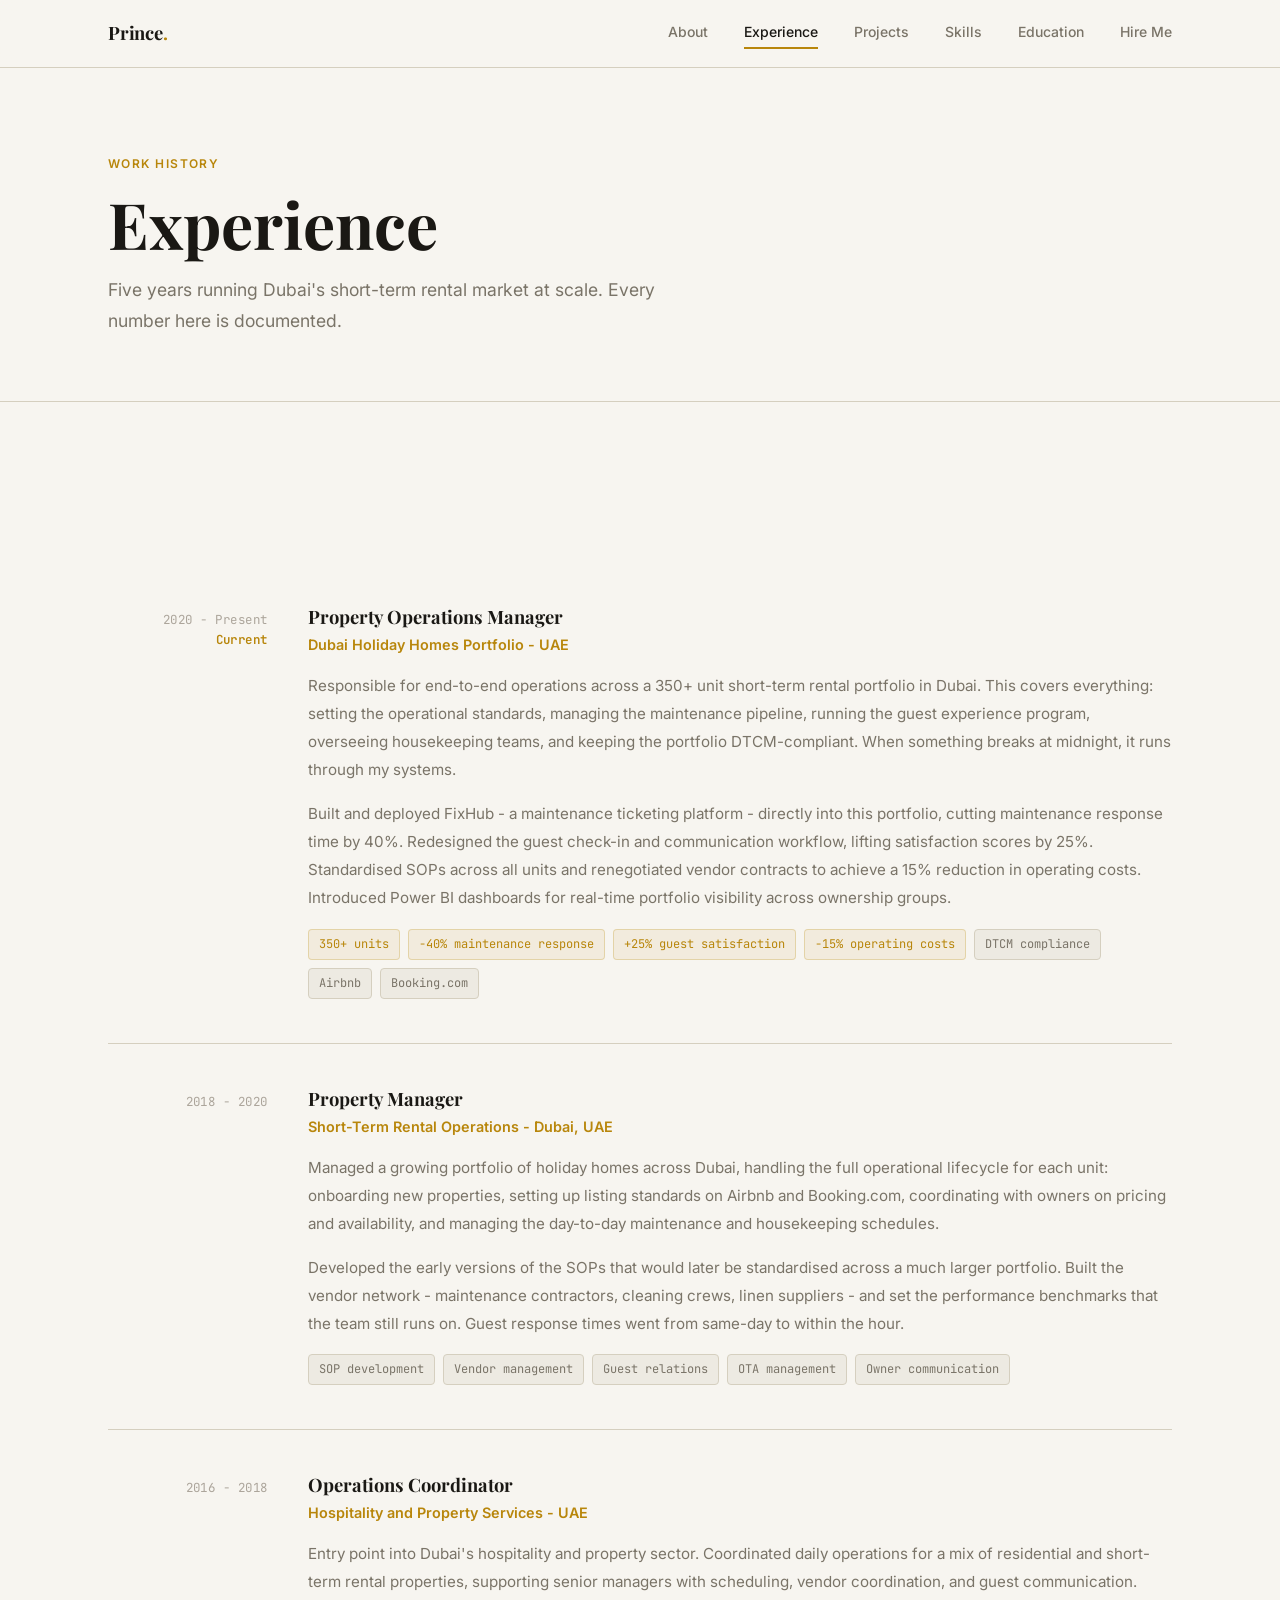
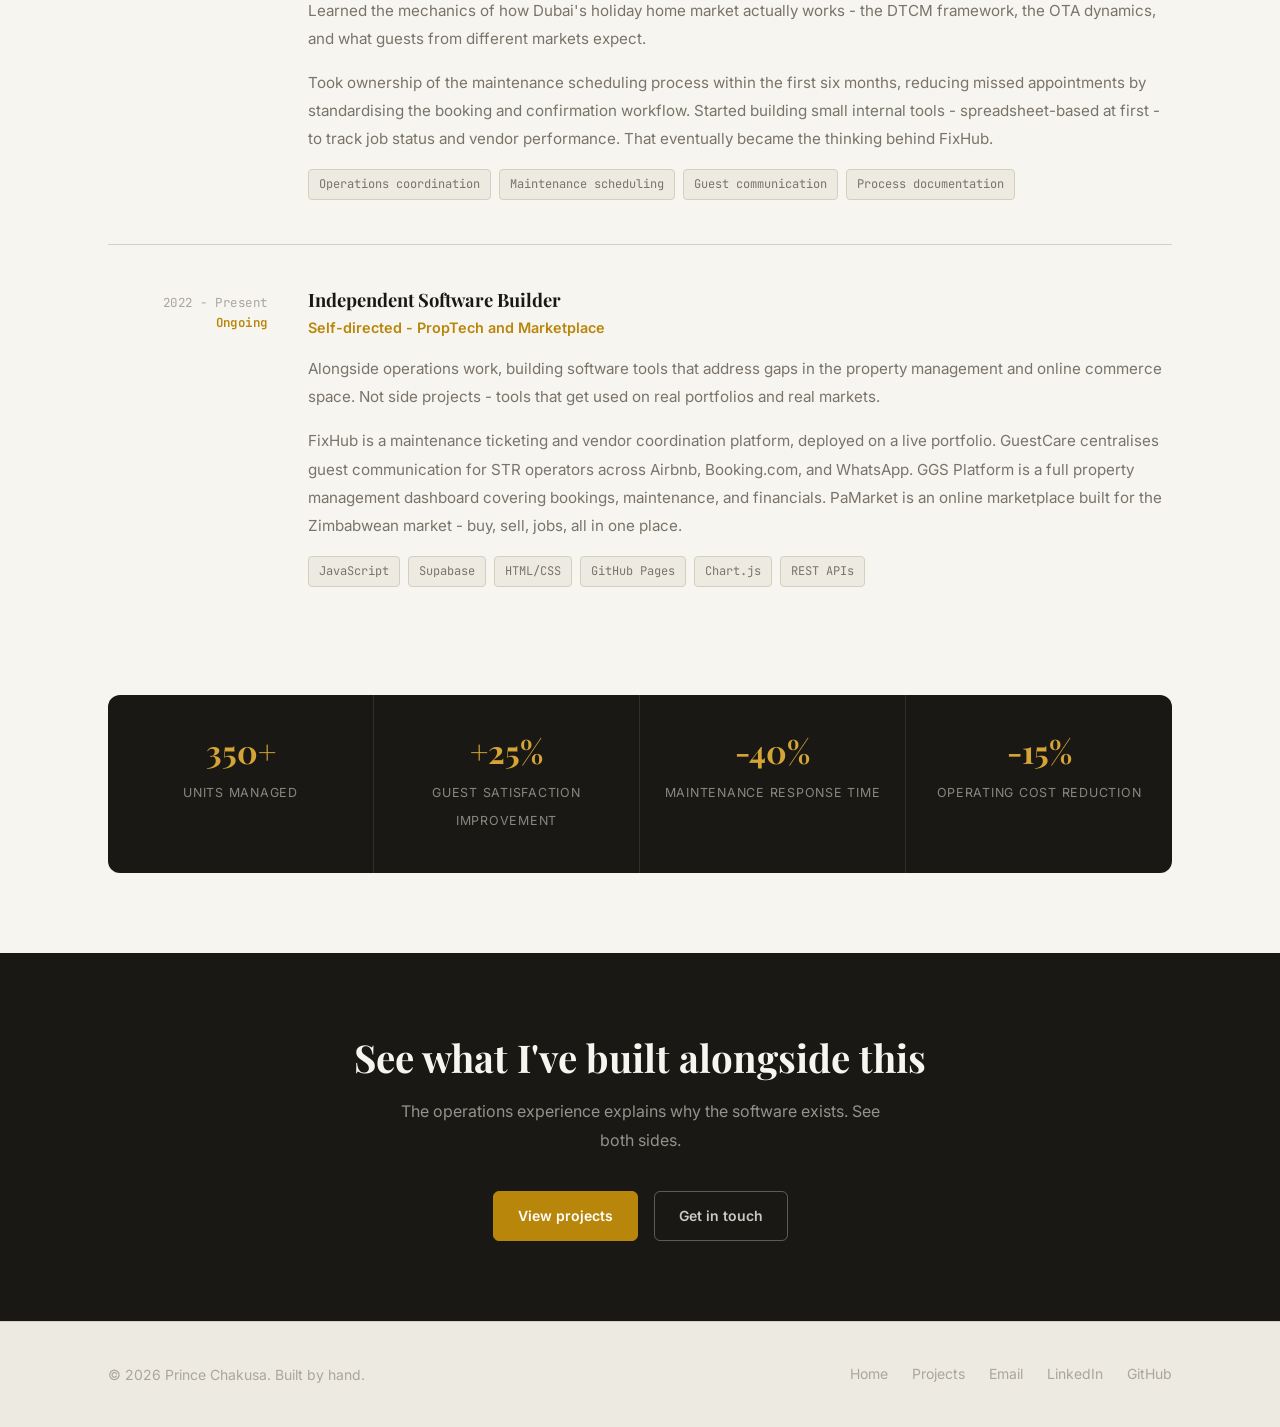
==== experience.html @ ba6f8d60 "Add remaining portfolio pages: experience, projects, skills, education, contact Completes the multi-" ====
<!DOCTYPE html>
<html lang="en">
<head>
  <meta charset="UTF-8" />
  <meta name="viewport" content="width=device-width, initial-scale=1" />
  <title>Experience - Prince Chakusa</title>
  <meta name="description" content="Prince Chakusa's work history - five years managing Dubai short-term rental portfolios, with documented results: 350+ units, 40% faster maintenance, 25% better guest satisfaction." />
  <link rel="preconnect" href="https://fonts.googleapis.com" />
  <link rel="preconnect" href="https://fonts.gstatic.com" crossorigin />
  <link href="https://fonts.googleapis.com/css2?family=Playfair+Display:ital,wght@0,400;0,700;1,400&family=Inter:wght@400;500;600&family=JetBrains+Mono:wght@400;600&display=swap" rel="stylesheet" />
  <link rel="stylesheet" href="style.css" />
</head>
<body>

<!-- NAV -->
<nav class="nav" id="nav">
  <div class="nav__inner">
    <a href="index.html" class="nav__logo">Prince<span>.</span></a>
    <div class="nav__links">
      <a href="about.html">About</a>
      <a href="experience.html" class="active">Experience</a>
      <a href="projects.html">Projects</a>
      <a href="skills.html">Skills</a>
      <a href="education.html">Education</a>
      <a href="contact.html">Hire Me</a>
    </div>
    <button class="nav__burger" id="burger" aria-label="Open menu">
      <span></span><span></span><span></span>
    </button>
  </div>
</nav>
<div class="nav__mobile" id="mobileNav">
  <a href="about.html">About</a>
  <a href="experience.html" class="active">Experience</a>
  <a href="projects.html">Projects</a>
  <a href="skills.html">Skills</a>
  <a href="education.html">Education</a>
  <a href="contact.html">Hire Me</a>
</div>

<!-- PAGE HERO -->
<div class="page-hero">
  <div class="container">
    <p class="eyebrow reveal">Work history</p>
    <h1 class="page-hero__title reveal reveal-delay-1">Experience</h1>
    <p class="page-hero__sub reveal reveal-delay-2">Five years running Dubai's short-term rental market at scale. Every number here is documented.</p>
  </div>
</div>

<!-- TIMELINE -->
<section class="section">
  <div class="container">
    <div class="timeline">

      <!-- Role 1 -->
      <div class="timeline__item reveal">
        <div class="timeline__date">
          2020 - Present<br>
          <span style="color: var(--gold); font-weight: 600;">Current</span>
        </div>
        <div class="timeline__content">
          <h2 class="timeline__role">Property Operations Manager</h2>
          <p class="timeline__company">Dubai Holiday Homes Portfolio - UAE</p>
          <p class="timeline__desc">
            Responsible for end-to-end operations across a 350+ unit short-term rental portfolio in Dubai. This covers everything: setting the operational standards, managing the maintenance pipeline, running the guest experience program, overseeing housekeeping teams, and keeping the portfolio DTCM-compliant. When something breaks at midnight, it runs through my systems.
          </p>
          <p class="timeline__desc">
            Built and deployed FixHub - a maintenance ticketing platform - directly into this portfolio, cutting maintenance response time by 40%. Redesigned the guest check-in and communication workflow, lifting satisfaction scores by 25%. Standardised SOPs across all units and renegotiated vendor contracts to achieve a 15% reduction in operating costs. Introduced Power BI dashboards for real-time portfolio visibility across ownership groups.
          </p>
          <div class="timeline__chips">
            <span class="chip chip--gold">350+ units</span>
            <span class="chip chip--gold">-40% maintenance response</span>
            <span class="chip chip--gold">+25% guest satisfaction</span>
            <span class="chip chip--gold">-15% operating costs</span>
            <span class="chip">DTCM compliance</span>
            <span class="chip">Airbnb</span>
            <span class="chip">Booking.com</span>
          </div>
        </div>
      </div>

      <!-- Role 2 -->
      <div class="timeline__item reveal">
        <div class="timeline__date">
          2018 - 2020
        </div>
        <div class="timeline__content">
          <h2 class="timeline__role">Property Manager</h2>
          <p class="timeline__company">Short-Term Rental Operations - Dubai, UAE</p>
          <p class="timeline__desc">
            Managed a growing portfolio of holiday homes across Dubai, handling the full operational lifecycle for each unit: onboarding new properties, setting up listing standards on Airbnb and Booking.com, coordinating with owners on pricing and availability, and managing the day-to-day maintenance and housekeeping schedules.
          </p>
          <p class="timeline__desc">
            Developed the early versions of the SOPs that would later be standardised across a much larger portfolio. Built the vendor network - maintenance contractors, cleaning crews, linen suppliers - and set the performance benchmarks that the team still runs on. Guest response times went from same-day to within the hour.
          </p>
          <div class="timeline__chips">
            <span class="chip">SOP development</span>
            <span class="chip">Vendor management</span>
            <span class="chip">Guest relations</span>
            <span class="chip">OTA management</span>
            <span class="chip">Owner communication</span>
          </div>
        </div>
      </div>

      <!-- Role 3 -->
      <div class="timeline__item reveal">
        <div class="timeline__date">
          2016 - 2018
        </div>
        <div class="timeline__content">
          <h2 class="timeline__role">Operations Coordinator</h2>
          <p class="timeline__company">Hospitality and Property Services - UAE</p>
          <p class="timeline__desc">
            Entry point into Dubai's hospitality and property sector. Coordinated daily operations for a mix of residential and short-term rental properties, supporting senior managers with scheduling, vendor coordination, and guest communication. Learned the mechanics of how Dubai's holiday home market actually works - the DTCM framework, the OTA dynamics, and what guests from different markets expect.
          </p>
          <p class="timeline__desc">
            Took ownership of the maintenance scheduling process within the first six months, reducing missed appointments by standardising the booking and confirmation workflow. Started building small internal tools - spreadsheet-based at first - to track job status and vendor performance. That eventually became the thinking behind FixHub.
          </p>
          <div class="timeline__chips">
            <span class="chip">Operations coordination</span>
            <span class="chip">Maintenance scheduling</span>
            <span class="chip">Guest communication</span>
            <span class="chip">Process documentation</span>
          </div>
        </div>
      </div>

      <!-- Role 4 - Software -->
      <div class="timeline__item reveal">
        <div class="timeline__date">
          2022 - Present<br>
          <span style="color: var(--gold); font-weight: 600;">Ongoing</span>
        </div>
        <div class="timeline__content">
          <h2 class="timeline__role">Independent Software Builder</h2>
          <p class="timeline__company">Self-directed - PropTech and Marketplace</p>
          <p class="timeline__desc">
            Alongside operations work, building software tools that address gaps in the property management and online commerce space. Not side projects - tools that get used on real portfolios and real markets.
          </p>
          <p class="timeline__desc">
            FixHub is a maintenance ticketing and vendor coordination platform, deployed on a live portfolio. GuestCare centralises guest communication for STR operators across Airbnb, Booking.com, and WhatsApp. GGS Platform is a full property management dashboard covering bookings, maintenance, and financials. PaMarket is an online marketplace built for the Zimbabwean market - buy, sell, jobs, all in one place.
          </p>
          <div class="timeline__chips">
            <span class="chip">JavaScript</span>
            <span class="chip">Supabase</span>
            <span class="chip">HTML/CSS</span>
            <span class="chip">GitHub Pages</span>
            <span class="chip">Chart.js</span>
            <span class="chip">REST APIs</span>
          </div>
        </div>
      </div>

    </div>

    <!-- Metrics summary -->
    <div class="metrics-summary reveal">
      <div class="metrics-summary__item">
        <span class="metrics-summary__num">350+</span>
        <span class="metrics-summary__label">Units managed</span>
      </div>
      <div class="metrics-summary__item">
        <span class="metrics-summary__num">+25%</span>
        <span class="metrics-summary__label">Guest satisfaction improvement</span>
      </div>
      <div class="metrics-summary__item">
        <span class="metrics-summary__num">-40%</span>
        <span class="metrics-summary__label">Maintenance response time</span>
      </div>
      <div class="metrics-summary__item">
        <span class="metrics-summary__num">-15%</span>
        <span class="metrics-summary__label">Operating cost reduction</span>
      </div>
    </div>

  </div>
</section>

<!-- CTA -->
<div class="cta-strip">
  <div class="container">
    <h2 class="cta-strip__title reveal">See what I've built alongside this</h2>
    <p class="cta-strip__sub reveal reveal-delay-1">The operations experience explains why the software exists. See both sides.</p>
    <div class="cta-strip__actions reveal reveal-delay-2">
      <a href="projects.html" class="btn btn-gold">View projects</a>
      <a href="contact.html" class="btn btn-outline" style="border-color: rgba(247,245,240,0.3); color: rgba(247,245,240,0.8);">Get in touch</a>
    </div>
  </div>
</div>

<!-- FOOTER -->
<footer class="footer">
  <div class="container">
    <div class="footer__inner">
      <p class="footer__copy">&copy; <span id="yr"></span> Prince Chakusa. Built by hand.</p>
      <div class="footer__links">
        <a href="index.html">Home</a>
        <a href="projects.html">Projects</a>
        <a href="mailto:chakusaprince@gmail.com">Email</a>
        <a href="https://linkedin.com/in/princechakusa" target="_blank">LinkedIn</a>
        <a href="https://github.com/princechakusa" target="_blank">GitHub</a>
      </div>
    </div>
  </div>
</footer>

<script>
  document.getElementById('yr').textContent = new Date().getFullYear();

  const burger = document.getElementById('burger');
  const mobileNav = document.getElementById('mobileNav');
  burger.addEventListener('click', () => {
    burger.classList.toggle('open');
    mobileNav.classList.toggle('open');
  });
  mobileNav.querySelectorAll('a').forEach(a => {
    a.addEventListener('click', () => {
      burger.classList.remove('open');
      mobileNav.classList.remove('open');
    });
  });

  const revealEls = document.querySelectorAll('.reveal');
  const observer = new IntersectionObserver((entries) => {
    entries.forEach(entry => {
      if (entry.isIntersecting) {
        entry.target.classList.add('revealed');
        observer.unobserve(entry.target);
      }
    });
  }, { threshold: 0.08 });
  revealEls.forEach(el => observer.observe(el));
</script>
</body>
</html>
---- style.css ----
/* ============================================================
   PRINCE CHAKUSA PORTFOLIO - SHARED STYLESHEET
   Warm editorial theme
   ============================================================ */

/* ---- Reset ---- */
*,
*::before,
*::after {
  box-sizing: border-box;
  margin: 0;
  padding: 0;
}

html {
  scroll-behavior: smooth;
  -webkit-text-size-adjust: 100%;
}

body {
  overflow-x: hidden;
  -webkit-font-smoothing: antialiased;
  -moz-osx-font-smoothing: grayscale;
}

img {
  display: block;
  max-width: 100%;
  height: auto;
}

a {
  text-decoration: none;
  color: inherit;
}

ul,
ol {
  list-style: none;
}

button {
  font-family: inherit;
  cursor: pointer;
  border: none;
  background: none;
}

/* ---- Design Tokens ---- */
:root {
  --bg:     #F7F5F0;
  --bg2:    #EDEAE2;
  --panel:  #E8E4DC;
  --border: #D5CFBF;
  --ink:    #1A1814;
  --muted:  #7A7468;
  --faint:  #ACA59B;
  --gold:   #B8860B;
  --gold2:  #D4A437;

  --font-serif: "Playfair Display", Georgia, serif;
  --font-sans:  "Inter", system-ui, sans-serif;
  --font-mono:  "JetBrains Mono", "Courier New", monospace;

  --radius:    6px;
  --radius-lg: 12px;
  --t:         0.28s ease;

  --nav-h:           68px;
  --container-w:     1160px;
  --container-narrow: 760px;
}

/* ---- Base ---- */
body {
  font-family: var(--font-sans);
  background: var(--bg);
  color: var(--ink);
  font-size: 16px;
  line-height: 1.75;
}

h1, h2, h3, h4, h5, h6 {
  font-family: var(--font-serif);
  color: var(--ink);
  line-height: 1.2;
}

p {
  color: var(--muted);
  line-height: 1.8;
}

::selection {
  background: rgba(184, 134, 11, 0.2);
  color: var(--ink);
}

::-webkit-scrollbar { width: 8px; }
::-webkit-scrollbar-track { background: var(--bg2); }
::-webkit-scrollbar-thumb { background: var(--border); border-radius: 4px; }
::-webkit-scrollbar-thumb:hover { background: var(--gold); }

/* ============================================================
   NAVIGATION
   ============================================================ */

.nav {
  position: fixed;
  top: 0;
  left: 0;
  right: 0;
  z-index: 100;
  height: var(--nav-h);
  display: flex;
  align-items: center;
  background: rgba(247, 245, 240, 0.94);
  backdrop-filter: blur(12px);
  -webkit-backdrop-filter: blur(12px);
  border-bottom: 1px solid var(--border);
}

.nav__inner {
  width: 100%;
  max-width: var(--container-w);
  margin: 0 auto;
  padding: 0 48px;
  display: flex;
  align-items: center;
  justify-content: space-between;
}

.nav__logo {
  font-family: var(--font-serif);
  font-size: 1.15rem;
  font-weight: 700;
  color: var(--ink);
  letter-spacing: -0.01em;
}

.nav__logo span {
  color: var(--gold);
}

.nav__links {
  display: flex;
  align-items: center;
  gap: 36px;
}

.nav__links a {
  font-size: 0.875rem;
  font-weight: 500;
  color: var(--muted);
  transition: color var(--t);
  position: relative;
  padding-bottom: 2px;
}

.nav__links a::after {
  content: "";
  position: absolute;
  bottom: -2px;
  left: 0;
  width: 0;
  height: 1.5px;
  background: var(--gold);
  transition: width var(--t);
}

.nav__links a:hover {
  color: var(--ink);
}

.nav__links a:hover::after {
  width: 100%;
}

.nav__links a.active {
  color: var(--ink);
}

.nav__links a.active::after {
  width: 100%;
}

/* Hamburger */
.nav__burger {
  display: none;
  flex-direction: column;
  gap: 5px;
  padding: 6px;
  cursor: pointer;
  background: none;
  border: none;
}

.nav__burger span {
  display: block;
  width: 22px;
  height: 2px;
  background: var(--ink);
  border-radius: 2px;
  transition: transform var(--t), opacity var(--t);
}

.nav__burger.open span:nth-child(1) { transform: translateY(7px) rotate(45deg); }
.nav__burger.open span:nth-child(2) { opacity: 0; }
.nav__burger.open span:nth-child(3) { transform: translateY(-7px) rotate(-45deg); }

/* Mobile nav drawer */
.nav__mobile {
  display: none;
  position: fixed;
  top: var(--nav-h);
  left: 0;
  right: 0;
  background: var(--bg);
  border-bottom: 1px solid var(--border);
  padding: 24px 48px 32px;
  flex-direction: column;
  gap: 4px;
  z-index: 99;
}

.nav__mobile.open {
  display: flex;
}

.nav__mobile a {
  font-size: 1rem;
  font-weight: 500;
  color: var(--muted);
  padding: 12px 0;
  border-bottom: 1px solid var(--border);
  transition: color var(--t);
}

.nav__mobile a:last-child {
  border-bottom: none;
}

.nav__mobile a:hover,
.nav__mobile a.active {
  color: var(--ink);
}

/* ============================================================
   LAYOUT UTILITIES
   ============================================================ */

.container {
  max-width: var(--container-w);
  margin: 0 auto;
  padding: 0 48px;
}

.container-narrow {
  max-width: var(--container-narrow);
  margin: 0 auto;
  padding: 0 48px;
}

/* ============================================================
   TYPOGRAPHY UTILITIES
   ============================================================ */

.eyebrow {
  display: inline-block;
  font-family: var(--font-sans);
  font-size: 0.75rem;
  font-weight: 600;
  letter-spacing: 0.12em;
  text-transform: uppercase;
  color: var(--gold);
  margin-bottom: 14px;
}

.section-label {
  font-family: var(--font-sans);
  font-size: 0.75rem;
  font-weight: 600;
  letter-spacing: 0.1em;
  text-transform: uppercase;
  color: var(--faint);
}

.page-hero {
  padding-top: calc(var(--nav-h) + 80px);
  padding-bottom: 64px;
  border-bottom: 1px solid var(--border);
  margin-bottom: 80px;
}

.page-hero__title {
  font-size: clamp(2.5rem, 5vw, 4rem);
  font-weight: 700;
  color: var(--ink);
  line-height: 1.1;
  margin-bottom: 16px;
}

.page-hero__sub {
  font-size: 1.1rem;
  color: var(--muted);
  max-width: 560px;
  line-height: 1.75;
  margin: 0;
}

/* ============================================================
   BUTTONS
   ============================================================ */

.btn {
  display: inline-flex;
  align-items: center;
  gap: 8px;
  padding: 12px 24px;
  border-radius: var(--radius);
  font-family: var(--font-sans);
  font-size: 0.875rem;
  font-weight: 600;
  cursor: pointer;
  transition: all var(--t);
  text-decoration: none;
  border: 1.5px solid transparent;
}

.btn-dark {
  background: var(--ink);
  color: var(--bg);
  border-color: var(--ink);
}

.btn-dark:hover {
  background: #2d2a25;
  border-color: #2d2a25;
  transform: translateY(-1px);
}

.btn-outline {
  background: transparent;
  color: var(--ink);
  border-color: var(--border);
}

.btn-outline:hover {
  border-color: var(--ink);
  background: var(--panel);
  transform: translateY(-1px);
}

.btn-gold {
  background: var(--gold);
  color: #fff;
  border-color: var(--gold);
}

.btn-gold:hover {
  background: var(--gold2);
  border-color: var(--gold2);
  transform: translateY(-1px);
}

/* ============================================================
   CARDS
   ============================================================ */

.card {
  background: var(--panel);
  border: 1px solid var(--border);
  border-radius: var(--radius-lg);
  overflow: hidden;
  transition: transform var(--t), box-shadow var(--t);
}

.card:hover {
  transform: translateY(-3px);
  box-shadow: 0 12px 40px rgba(26, 24, 20, 0.08);
}

.card__body {
  padding: 28px;
}

.card__img {
  width: 100%;
  aspect-ratio: 16 / 9;
  object-fit: cover;
  background: var(--bg2);
  border-bottom: 1px solid var(--border);
}

.card__img-placeholder {
  width: 100%;
  aspect-ratio: 16 / 9;
  background: var(--bg2);
  display: flex;
  align-items: center;
  justify-content: center;
  border-bottom: 1px solid var(--border);
}

.card__img-placeholder span {
  font-family: var(--font-mono);
  font-size: 0.75rem;
  color: var(--faint);
  letter-spacing: 0.05em;
}

/* ============================================================
   CHIPS / TAGS
   ============================================================ */

.chips {
  display: flex;
  flex-wrap: wrap;
  gap: 8px;
  margin-top: 12px;
}

.chip {
  display: inline-block;
  padding: 4px 10px;
  background: var(--bg2);
  border: 1px solid var(--border);
  border-radius: 4px;
  font-family: var(--font-mono);
  font-size: 0.75rem;
  color: var(--muted);
}

.chip--gold {
  background: rgba(184, 134, 11, 0.08);
  border-color: rgba(184, 134, 11, 0.25);
  color: var(--gold);
}

/* ============================================================
   DIVIDER
   ============================================================ */

.divider {
  border: none;
  border-top: 1px solid var(--border);
  margin: 64px 0;
}

/* ============================================================
   SECTION SPACING
   ============================================================ */

.section {
  padding: 80px 0;
}

.section--alt {
  background: var(--bg2);
}

.section--panel {
  background: var(--panel);
}

.section__header {
  margin-bottom: 48px;
}

.section__title {
  font-size: clamp(1.75rem, 3vw, 2.25rem);
  font-weight: 700;
  color: var(--ink);
  line-height: 1.2;
  margin-bottom: 12px;
}

/* ============================================================
   REVEAL ANIMATIONS
   ============================================================ */

.reveal {
  opacity: 0;
  transform: translateY(20px);
  transition: opacity 0.55s ease, transform 0.55s ease;
}

.reveal.revealed {
  opacity: 1;
  transform: translateY(0);
}

.reveal-delay-1 { transition-delay: 0.1s; }
.reveal-delay-2 { transition-delay: 0.2s; }
.reveal-delay-3 { transition-delay: 0.3s; }
.reveal-delay-4 { transition-delay: 0.4s; }

/* ============================================================
   FOOTER
   ============================================================ */

.footer {
  background: var(--bg2);
  border-top: 1px solid var(--border);
  padding: 40px 0;
}

.footer__inner {
  display: flex;
  align-items: center;
  justify-content: space-between;
  gap: 20px;
  flex-wrap: wrap;
}

.footer__copy {
  font-size: 0.875rem;
  color: var(--faint);
}

.footer__links {
  display: flex;
  gap: 24px;
}

.footer__links a {
  font-size: 0.875rem;
  color: var(--faint);
  transition: color var(--t);
}

.footer__links a:hover {
  color: var(--ink);
}

/* ============================================================
   INDEX: HERO
   ============================================================ */

.hero {
  padding-top: calc(var(--nav-h) + 80px);
  padding-bottom: 80px;
}

.hero__grid {
  display: grid;
  grid-template-columns: 1fr 400px;
  gap: 64px;
  align-items: center;
}

.hero__headline {
  font-size: clamp(2.4rem, 4.5vw, 3.6rem);
  font-weight: 700;
  color: var(--ink);
  line-height: 1.1;
  margin-bottom: 24px;
}

.hero__sub {
  font-size: 1.05rem;
  color: var(--muted);
  line-height: 1.85;
  max-width: 520px;
  margin-bottom: 36px;
}

.hero__actions {
  display: flex;
  gap: 16px;
  flex-wrap: wrap;
}

.hero__photo-wrap {
  position: relative;
}

.hero__photo {
  width: 100%;
  border-radius: var(--radius-lg);
  aspect-ratio: 4 / 5;
  object-fit: cover;
  object-position: center top;
  border: 1px solid var(--border);
}

.hero__metrics {
  position: absolute;
  bottom: -20px;
  left: -20px;
  background: var(--ink);
  border-radius: var(--radius-lg);
  padding: 20px 24px;
  display: grid;
  grid-template-columns: 1fr 1fr;
  gap: 16px;
  min-width: 200px;
}

.hero__metric-num {
  display: block;
  font-family: var(--font-serif);
  font-size: 1.4rem;
  font-weight: 700;
  color: var(--gold2);
  line-height: 1;
  margin-bottom: 4px;
}

.hero__metric-label {
  display: block;
  font-size: 0.68rem;
  color: rgba(247, 245, 240, 0.55);
  text-transform: uppercase;
  letter-spacing: 0.07em;
}

/* ============================================================
   INDEX: STATS BAR
   ============================================================ */

.stats-bar {
  background: var(--ink);
  padding: 48px 0;
}

.stats-bar__grid {
  display: grid;
  grid-template-columns: repeat(4, 1fr);
  gap: 0;
}

.stats-bar__item {
  text-align: center;
  padding: 16px 24px;
  border-right: 1px solid rgba(247, 245, 240, 0.1);
}

.stats-bar__item:last-child {
  border-right: none;
}

.stats-bar__num {
  display: block;
  font-family: var(--font-serif);
  font-size: 2.25rem;
  font-weight: 700;
  color: var(--gold2);
  line-height: 1;
  margin-bottom: 10px;
}

.stats-bar__label {
  display: block;
  font-size: 0.8rem;
  color: rgba(247, 245, 240, 0.5);
  text-transform: uppercase;
  letter-spacing: 0.08em;
}

/* ============================================================
   INDEX: WHAT I DO
   ============================================================ */

.what-i-do__grid {
  display: grid;
  grid-template-columns: 1fr 1fr;
  gap: 0;
  border: 1px solid var(--border);
  border-radius: var(--radius-lg);
  overflow: hidden;
}

.what-i-do__col {
  background: var(--panel);
  padding: 48px;
}

.what-i-do__col:first-child {
  border-right: 1px solid var(--border);
}

.what-i-do__label {
  font-size: 0.7rem;
  font-weight: 600;
  letter-spacing: 0.12em;
  text-transform: uppercase;
  color: var(--gold);
  margin-bottom: 12px;
  display: block;
}

.what-i-do__title {
  font-size: 1.4rem;
  font-weight: 700;
  color: var(--ink);
  margin-bottom: 16px;
  font-family: var(--font-serif);
}

.what-i-do__text {
  font-size: 0.95rem;
  color: var(--muted);
  line-height: 1.85;
  margin-bottom: 24px;
}

.what-i-do__list {
  display: flex;
  flex-direction: column;
  gap: 9px;
}

.what-i-do__list li {
  font-size: 0.875rem;
  color: var(--muted);
  padding-left: 16px;
  position: relative;
  line-height: 1.5;
}

.what-i-do__list li::before {
  content: "";
  position: absolute;
  left: 0;
  top: 9px;
  width: 6px;
  height: 1.5px;
  background: var(--gold);
}

/* ============================================================
   INDEX: FEATURED PROJECTS
   ============================================================ */

.projects-grid {
  display: grid;
  grid-template-columns: repeat(3, 1fr);
  gap: 24px;
}

.project-card__title {
  font-size: 1.1rem;
  font-weight: 700;
  color: var(--ink);
  margin-bottom: 8px;
  font-family: var(--font-serif);
}

.project-card__desc {
  font-size: 0.9rem;
  color: var(--muted);
  line-height: 1.75;
  margin-bottom: 16px;
}

.project-card__footer {
  display: flex;
  align-items: center;
  justify-content: space-between;
  margin-top: auto;
  padding-top: 16px;
  border-top: 1px solid var(--border);
}

.project-card__link {
  font-size: 0.8rem;
  font-weight: 600;
  color: var(--gold);
  text-transform: uppercase;
  letter-spacing: 0.08em;
  transition: color var(--t);
}

.project-card__link:hover {
  color: var(--gold2);
}

.project-card__inner {
  display: flex;
  flex-direction: column;
  height: 100%;
  padding: 28px;
}

/* ============================================================
   CTA STRIP
   ============================================================ */

.cta-strip {
  background: var(--ink);
  padding: 80px 0;
  text-align: center;
}

.cta-strip__title {
  font-size: clamp(1.75rem, 3vw, 2.5rem);
  color: #F7F5F0;
  margin-bottom: 16px;
  font-weight: 700;
  line-height: 1.25;
}

.cta-strip__sub {
  font-size: 1rem;
  color: rgba(247, 245, 240, 0.55);
  margin-bottom: 36px;
  max-width: 480px;
  margin-left: auto;
  margin-right: auto;
  line-height: 1.8;
}

.cta-strip__actions {
  display: flex;
  gap: 16px;
  justify-content: center;
  flex-wrap: wrap;
}

/* ============================================================
   ABOUT PAGE
   ============================================================ */

.about-grid {
  display: grid;
  grid-template-columns: 1fr 280px;
  gap: 64px;
  align-items: start;
}

.about-photo {
  width: 100%;
  border-radius: var(--radius-lg);
  border: 1px solid var(--border);
  position: sticky;
  top: calc(var(--nav-h) + 24px);
}

.about-body p {
  margin-bottom: 22px;
  font-size: 1rem;
  color: var(--muted);
  line-height: 1.9;
}

.about-body h3 {
  font-size: 1.3rem;
  color: var(--ink);
  margin-top: 44px;
  margin-bottom: 16px;
}

.differentiators {
  display: grid;
  grid-template-columns: 1fr 1fr;
  gap: 20px;
  margin-top: 28px;
}

.differentiator {
  background: var(--panel);
  border: 1px solid var(--border);
  border-radius: var(--radius-lg);
  padding: 24px;
  transition: box-shadow var(--t);
}

.differentiator:hover {
  box-shadow: 0 6px 24px rgba(26, 24, 20, 0.07);
}

.differentiator__title {
  font-size: 0.9rem;
  font-weight: 700;
  color: var(--ink);
  margin-bottom: 8px;
}

.differentiator__text {
  font-size: 0.875rem;
  color: var(--muted);
  line-height: 1.75;
  margin: 0;
}

.recommendation-wrap {
  margin-top: 56px;
  padding-top: 56px;
  border-top: 1px solid var(--border);
}

.recommendation-wrap h3 {
  font-size: 1.3rem;
  color: var(--ink);
  margin-bottom: 20px;
}

.recommendation-img {
  width: 100%;
  border-radius: var(--radius-lg);
  border: 1px solid var(--border);
}

/* ============================================================
   EXPERIENCE PAGE
   ============================================================ */

.timeline {
  display: flex;
  flex-direction: column;
  gap: 0;
}

.timeline__item {
  display: grid;
  grid-template-columns: 160px 1fr;
  gap: 40px;
  padding: 44px 0;
  border-bottom: 1px solid var(--border);
}

.timeline__item:last-child {
  border-bottom: none;
}

.timeline__date {
  font-family: var(--font-mono);
  font-size: 0.78rem;
  color: var(--faint);
  letter-spacing: 0.04em;
  padding-top: 4px;
  text-align: right;
  line-height: 1.6;
}

.timeline__role {
  font-size: 1.15rem;
  font-weight: 700;
  color: var(--ink);
  margin-bottom: 4px;
  font-family: var(--font-serif);
}

.timeline__company {
  font-size: 0.9rem;
  color: var(--gold);
  font-weight: 600;
  margin-bottom: 14px;
  font-family: var(--font-sans);
}

.timeline__desc {
  font-size: 0.95rem;
  color: var(--muted);
  line-height: 1.85;
  margin-bottom: 16px;
}

.timeline__chips {
  display: flex;
  flex-wrap: wrap;
  gap: 8px;
  margin-top: 14px;
}

.metrics-summary {
  display: grid;
  grid-template-columns: repeat(4, 1fr);
  gap: 0;
  background: var(--ink);
  border-radius: var(--radius-lg);
  overflow: hidden;
  margin-top: 64px;
}

.metrics-summary__item {
  text-align: center;
  padding: 40px 24px;
  border-right: 1px solid rgba(247, 245, 240, 0.1);
}

.metrics-summary__item:last-child {
  border-right: none;
}

.metrics-summary__num {
  display: block;
  font-family: var(--font-serif);
  font-size: 2rem;
  font-weight: 700;
  color: var(--gold2);
  margin-bottom: 10px;
  line-height: 1;
}

.metrics-summary__label {
  font-size: 0.78rem;
  color: rgba(247, 245, 240, 0.5);
  text-transform: uppercase;
  letter-spacing: 0.06em;
  font-family: var(--font-sans);
}

/* ============================================================
   PROJECTS PAGE
   ============================================================ */

.projects-full-grid {
  display: grid;
  grid-template-columns: repeat(2, 1fr);
  gap: 28px;
}

.project-full-card {
  background: var(--panel);
  border: 1px solid var(--border);
  border-radius: var(--radius-lg);
  overflow: hidden;
  transition: transform var(--t), box-shadow var(--t);
  display: flex;
  flex-direction: column;
}

.project-full-card:hover {
  transform: translateY(-4px);
  box-shadow: 0 16px 48px rgba(26, 24, 20, 0.09);
}

.project-full-card__img {
  width: 100%;
  aspect-ratio: 16 / 9;
  object-fit: cover;
  border-bottom: 1px solid var(--border);
}

.project-full-card__placeholder {
  width: 100%;
  aspect-ratio: 16 / 9;
  background: var(--bg2);
  display: flex;
  align-items: center;
  justify-content: center;
  border-bottom: 1px solid var(--border);
}

.project-full-card__placeholder span {
  font-family: var(--font-mono);
  font-size: 0.8rem;
  color: var(--faint);
}

.project-full-card__multi-img {
  display: grid;
  grid-template-columns: 1fr 1fr;
  gap: 0;
  border-bottom: 1px solid var(--border);
  aspect-ratio: 16 / 9;
  overflow: hidden;
}

.project-full-card__multi-img img {
  width: 100%;
  height: 100%;
  object-fit: cover;
}

.project-full-card__multi-img img:first-child {
  border-right: 1px solid var(--border);
}

.project-full-card__body {
  padding: 28px;
  display: flex;
  flex-direction: column;
  flex: 1;
}

.project-full-card__number {
  font-family: var(--font-mono);
  font-size: 0.72rem;
  color: var(--faint);
  letter-spacing: 0.1em;
  margin-bottom: 10px;
  display: block;
}

.project-full-card__title {
  font-size: 1.3rem;
  font-weight: 700;
  color: var(--ink);
  margin-bottom: 10px;
  font-family: var(--font-serif);
}

.project-full-card__tagline {
  font-family: var(--font-serif);
  font-style: italic;
  font-size: 0.95rem;
  color: var(--muted);
  margin-bottom: 14px;
  line-height: 1.6;
}

.project-full-card__desc {
  font-size: 0.9rem;
  color: var(--muted);
  line-height: 1.8;
  margin-bottom: 16px;
  flex: 1;
}

.project-full-card__links {
  display: flex;
  gap: 12px;
  margin-top: 20px;
  padding-top: 16px;
  border-top: 1px solid var(--border);
  flex-wrap: wrap;
  align-items: center;
}

/* ============================================================
   SKILLS PAGE
   ============================================================ */

.skills-grid {
  display: grid;
  grid-template-columns: repeat(3, 1fr);
  gap: 28px;
}

.skill-group {
  background: var(--panel);
  border: 1px solid var(--border);
  border-radius: var(--radius-lg);
  padding: 32px;
}

.skill-group__title {
  font-size: 1rem;
  font-weight: 700;
  color: var(--ink);
  margin-bottom: 24px;
  padding-bottom: 16px;
  border-bottom: 1px solid var(--border);
  font-family: var(--font-serif);
}

.skill-list {
  display: flex;
  flex-direction: column;
  gap: 14px;
}

.skill-item {
  display: flex;
  flex-direction: column;
  gap: 6px;
}

.skill-item__name {
  font-size: 0.875rem;
  color: var(--ink);
  font-weight: 500;
}

.skill-item__bar {
  height: 3px;
  background: var(--border);
  border-radius: 2px;
  overflow: hidden;
}

.skill-item__fill {
  height: 100%;
  background: var(--gold);
  border-radius: 2px;
}

/* ============================================================
   EDUCATION PAGE
   ============================================================ */

.edu-grid {
  display: flex;
  flex-direction: column;
  gap: 24px;
  max-width: 820px;
}

.edu-card {
  background: var(--panel);
  border: 1px solid var(--border);
  border-radius: var(--radius-lg);
  padding: 36px;
  display: grid;
  grid-template-columns: 64px 1fr;
  gap: 28px;
  align-items: start;
  transition: box-shadow var(--t);
}

.edu-card:hover {
  box-shadow: 0 8px 32px rgba(26, 24, 20, 0.07);
}

.edu-card__icon {
  width: 64px;
  height: 64px;
  background: var(--bg2);
  border: 1px solid var(--border);
  border-radius: var(--radius);
  display: flex;
  align-items: center;
  justify-content: center;
  font-size: 1.5rem;
  flex-shrink: 0;
}

.edu-card__year {
  font-family: var(--font-mono);
  font-size: 0.75rem;
  color: var(--faint);
  letter-spacing: 0.08em;
  margin-bottom: 8px;
  display: block;
}

.edu-card__title {
  font-size: 1.2rem;
  font-weight: 700;
  color: var(--ink);
  margin-bottom: 4px;
  font-family: var(--font-serif);
}

.edu-card__org {
  font-size: 0.9rem;
  color: var(--gold);
  font-weight: 600;
  margin-bottom: 14px;
  font-family: var(--font-sans);
}

.edu-card__desc {
  font-size: 0.9rem;
  color: var(--muted);
  line-height: 1.85;
  margin: 0;
}

.edu-card__badge {
  display: inline-block;
  margin-top: 14px;
  padding: 3px 10px;
  border-radius: 100px;
  font-size: 0.72rem;
  font-family: var(--font-sans);
  font-weight: 600;
  letter-spacing: 0.06em;
  text-transform: uppercase;
}

.badge--done {
  background: rgba(52, 168, 83, 0.1);
  border: 1px solid rgba(52, 168, 83, 0.3);
  color: #2d7a45;
}

/* ============================================================
   CONTACT PAGE
   ============================================================ */

.contact-grid {
  display: grid;
  grid-template-columns: 1fr 360px;
  gap: 64px;
  align-items: start;
}

.contact-body p {
  font-size: 1rem;
  color: var(--muted);
  line-height: 1.9;
  margin-bottom: 22px;
}

.looking-for {
  background: var(--panel);
  border: 1px solid var(--border);
  border-radius: var(--radius-lg);
  padding: 32px;
  margin-bottom: 32px;
}

.looking-for__title {
  font-size: 0.78rem;
  font-weight: 700;
  color: var(--ink);
  text-transform: uppercase;
  letter-spacing: 0.1em;
  margin-bottom: 16px;
}

.looking-for__items {
  display: flex;
  flex-wrap: wrap;
  gap: 10px;
  margin-bottom: 20px;
}

.looking-for__item {
  padding: 6px 14px;
  background: var(--bg2);
  border: 1px solid var(--border);
  border-radius: 100px;
  font-size: 0.875rem;
  color: var(--muted);
}

.looking-for__markets {
  font-size: 0.85rem;
  color: var(--faint);
  margin: 0;
}

.looking-for__markets strong {
  color: var(--muted);
}

.contact-sidebar {
  background: var(--ink);
  border-radius: var(--radius-lg);
  padding: 36px;
  position: sticky;
  top: calc(var(--nav-h) + 24px);
}

.contact-sidebar__title {
  font-size: 0.75rem;
  font-weight: 700;
  color: rgba(247, 245, 240, 0.4);
  text-transform: uppercase;
  letter-spacing: 0.12em;
  margin-bottom: 28px;
  font-family: var(--font-sans);
}

.contact-link-item {
  display: flex;
  flex-direction: column;
  gap: 4px;
  margin-bottom: 20px;
  padding-bottom: 20px;
  border-bottom: 1px solid rgba(247, 245, 240, 0.08);
}

.contact-link-item:last-of-type {
  border-bottom: none;
  margin-bottom: 0;
  padding-bottom: 0;
}

.contact-link-item__label {
  font-size: 0.72rem;
  color: rgba(247, 245, 240, 0.35);
  text-transform: uppercase;
  letter-spacing: 0.1em;
  font-family: var(--font-sans);
}

.contact-link-item__value {
  font-size: 0.9rem;
  color: rgba(247, 245, 240, 0.8);
  transition: color var(--t);
  word-break: break-word;
}

.contact-link-item__value:hover {
  color: var(--gold2);
}

/* ============================================================
   RESPONSIVE
   ============================================================ */

@media (max-width: 1024px) {
  .container,
  .container-narrow {
    padding: 0 32px;
  }

  .nav__inner {
    padding: 0 32px;
  }

  .hero__grid {
    grid-template-columns: 1fr 340px;
    gap: 48px;
  }

  .projects-grid {
    grid-template-columns: repeat(2, 1fr);
  }

  .skills-grid {
    grid-template-columns: repeat(2, 1fr);
  }

  .metrics-summary {
    grid-template-columns: repeat(2, 1fr);
  }

  .metrics-summary__item:nth-child(2) {
    border-right: none;
  }

  .metrics-summary__item:nth-child(1),
  .metrics-summary__item:nth-child(2) {
    border-bottom: 1px solid rgba(247, 245, 240, 0.1);
  }
}

@media (max-width: 768px) {
  .container,
  .container-narrow {
    padding: 0 24px;
  }

  .nav__inner {
    padding: 0 24px;
  }

  .nav__links {
    display: none;
  }

  .nav__burger {
    display: flex;
  }

  .nav__mobile {
    padding: 24px;
  }

  .hero__grid {
    grid-template-columns: 1fr;
    gap: 48px;
  }

  .hero__photo-wrap {
    max-width: 300px;
    margin: 0 auto;
  }

  .hero__metrics {
    bottom: -16px;
    left: -12px;
    padding: 16px 20px;
    gap: 12px;
    min-width: 180px;
  }

  .stats-bar__grid {
    grid-template-columns: repeat(2, 1fr);
  }

  .stats-bar__item:nth-child(2) {
    border-right: none;
  }

  .stats-bar__item:nth-child(1),
  .stats-bar__item:nth-child(2) {
    border-bottom: 1px solid rgba(247, 245, 240, 0.1);
  }

  .what-i-do__grid {
    grid-template-columns: 1fr;
  }

  .what-i-do__col:first-child {
    border-right: none;
    border-bottom: 1px solid var(--border);
  }

  .projects-grid {
    grid-template-columns: 1fr;
  }

  .projects-full-grid {
    grid-template-columns: 1fr;
  }

  .about-grid {
    grid-template-columns: 1fr;
  }

  .about-photo {
    position: static;
    max-width: 240px;
  }

  .differentiators {
    grid-template-columns: 1fr;
  }

  .timeline__item {
    grid-template-columns: 1fr;
    gap: 10px;
  }

  .timeline__date {
    text-align: left;
  }

  .metrics-summary {
    grid-template-columns: repeat(2, 1fr);
    margin-top: 48px;
  }

  .skills-grid {
    grid-template-columns: 1fr;
  }

  .contact-grid {
    grid-template-columns: 1fr;
  }

  .contact-sidebar {
    position: static;
  }

  .page-hero {
    padding-top: calc(var(--nav-h) + 48px);
    padding-bottom: 48px;
    margin-bottom: 56px;
  }

  .section {
    padding: 56px 0;
  }

  .edu-grid {
    max-width: 100%;
  }
}

@media (max-width: 480px) {
  .container,
  .container-narrow {
    padding: 0 20px;
  }

  .nav__inner {
    padding: 0 20px;
  }

  .hero {
    padding-top: calc(var(--nav-h) + 40px);
    padding-bottom: 56px;
  }

  .hero__headline {
    font-size: 2.1rem;
  }

  .hero__metrics {
    position: static;
    margin-top: 16px;
    width: 100%;
    border-radius: var(--radius);
  }

  .stats-bar__num {
    font-size: 1.75rem;
  }

  .what-i-do__col {
    padding: 32px 24px;
  }

  .metrics-summary {
    grid-template-columns: 1fr 1fr;
    gap: 0;
  }

  .edu-card {
    grid-template-columns: 1fr;
    gap: 16px;
    padding: 24px;
  }

  .edu-card__icon {
    width: 48px;
    height: 48px;
    font-size: 1.25rem;
  }

  .cta-strip {
    padding: 60px 0;
  }

  .section {
    padding: 48px 0;
  }

  .page-hero__title {
    font-size: 2.2rem;
  }
}
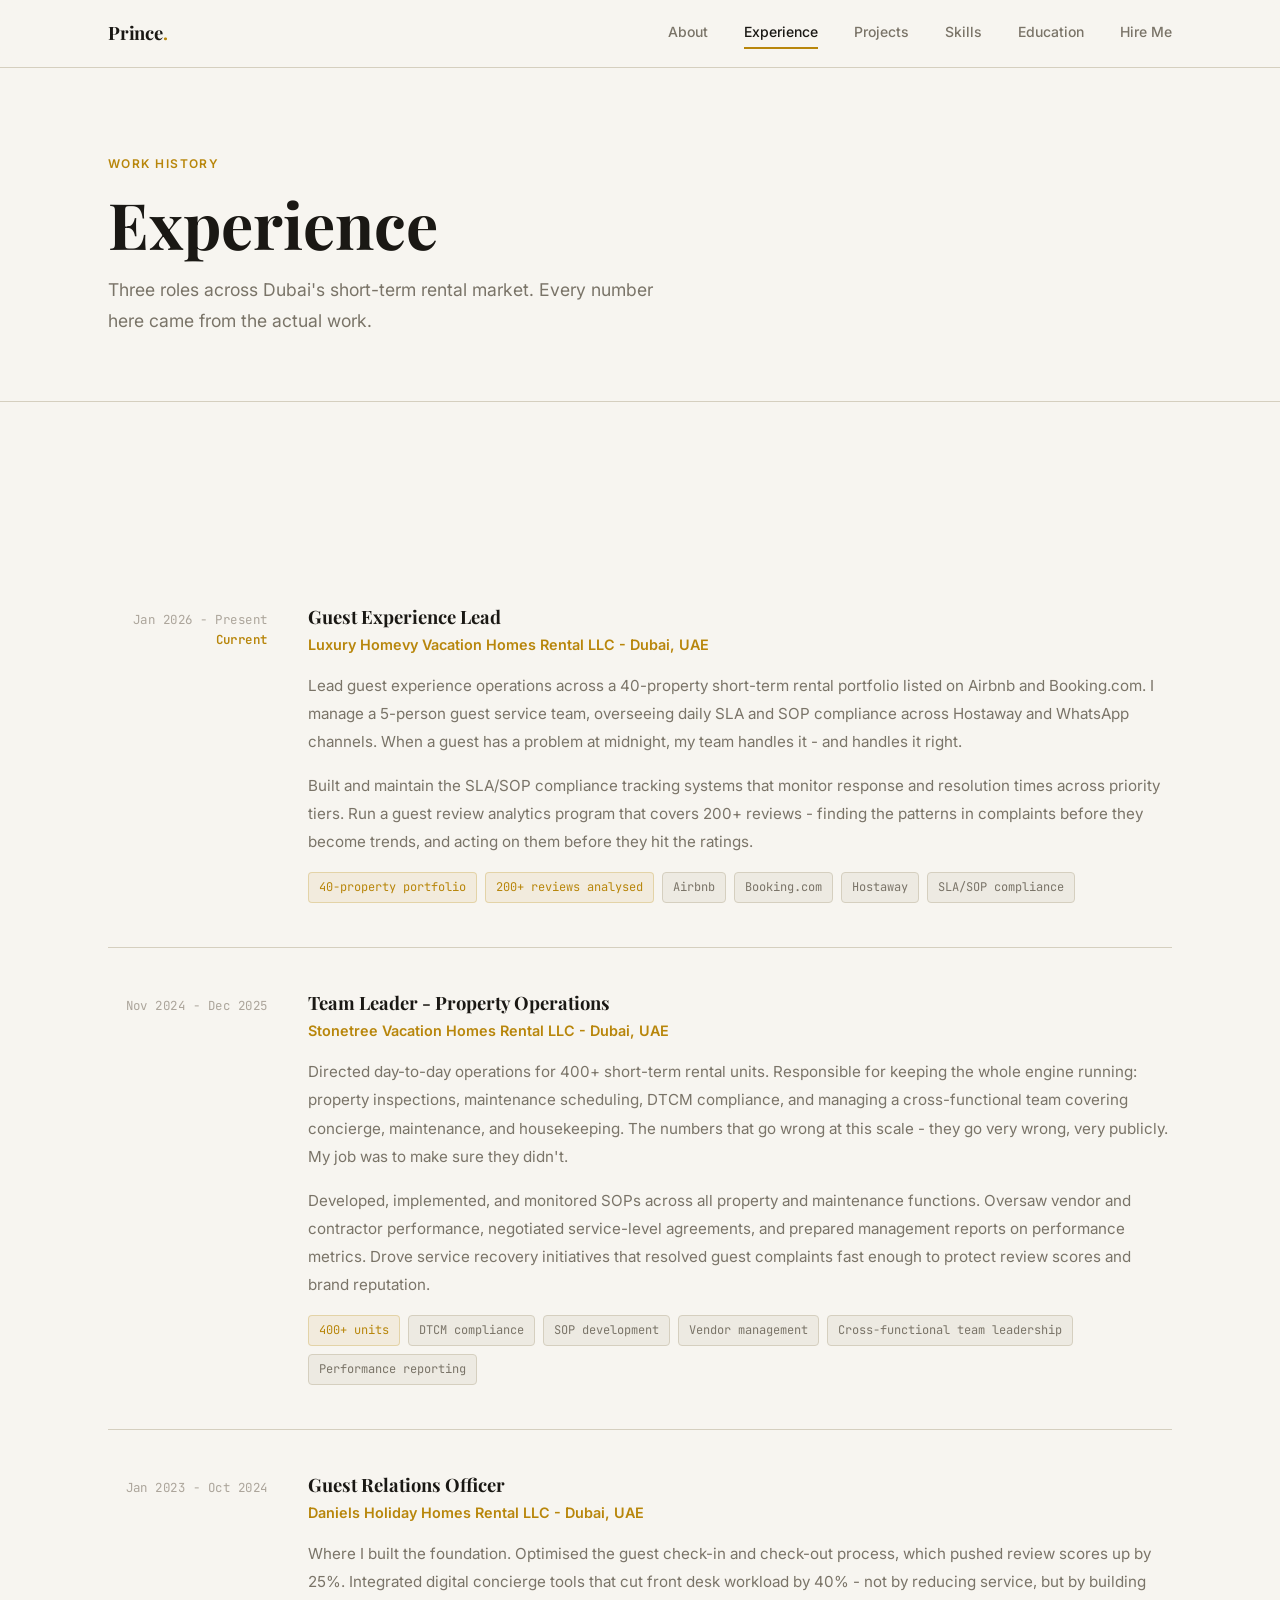
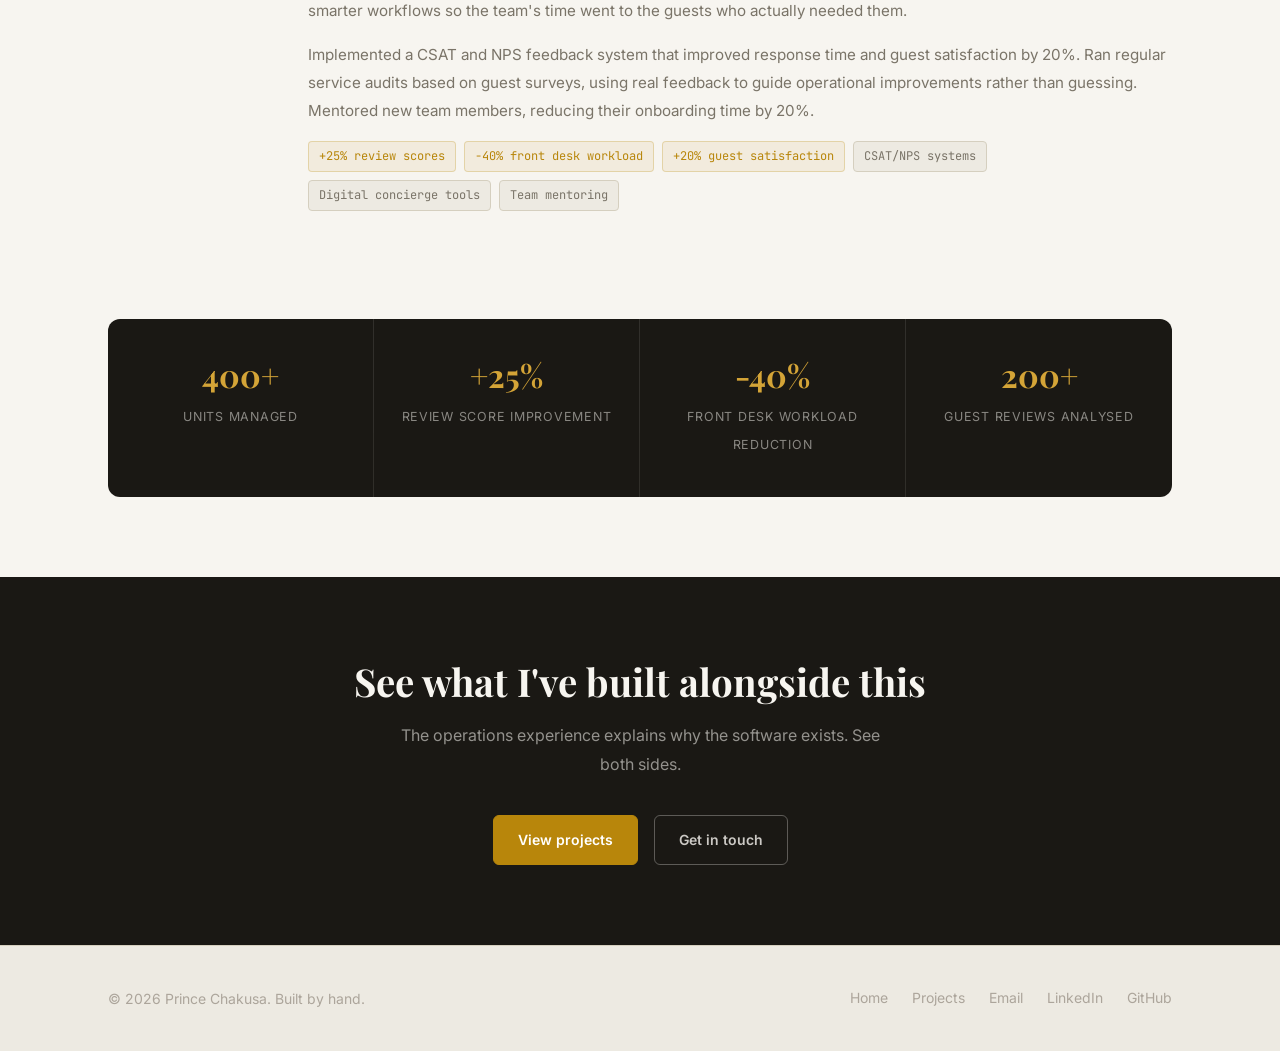
==== commit ce9498d4: "Fix profile photo, correct experience timeline, add project screenshots - profile.jpg: replaced 178x" ====
--- a/experience.html
+++ b/experience.html
@@ -4,7 +4,7 @@
   <meta charset="UTF-8" />
   <meta name="viewport" content="width=device-width, initial-scale=1" />
   <title>Experience - Prince Chakusa</title>
-  <meta name="description" content="Prince Chakusa's work history - five years managing Dubai short-term rental portfolios, with documented results: 350+ units, 40% faster maintenance, 25% better guest satisfaction." />
+  <meta name="description" content="Prince Chakusa's work history - 3+ years across Dubai short-term rental portfolios at Luxury Homevy, Stonetree, and Daniels Holiday Homes, with documented operational results." />
   <link rel="preconnect" href="https://fonts.googleapis.com" />
   <link rel="preconnect" href="https://fonts.gstatic.com" crossorigin />
   <link href="https://fonts.googleapis.com/css2?family=Playfair+Display:ital,wght@0,400;0,700;1,400&family=Inter:wght@400;500;600&family=JetBrains+Mono:wght@400;600&display=swap" rel="stylesheet" />
@@ -43,7 +43,7 @@
   <div class="container">
     <p class="eyebrow reveal">Work history</p>
     <h1 class="page-hero__title reveal reveal-delay-1">Experience</h1>
-    <p class="page-hero__sub reveal reveal-delay-2">Five years running Dubai's short-term rental market at scale. Every number here is documented.</p>
+    <p class="page-hero__sub reveal reveal-delay-2">Three roles across Dubai's short-term rental market. Every number here came from the actual work.</p>
   </div>
 </div>
 
@@ -52,102 +52,78 @@
   <div class="container">
     <div class="timeline">
 
-      <!-- Role 1 -->
+      <!-- Role 1 - Luxury Homevy -->
       <div class="timeline__item reveal">
         <div class="timeline__date">
-          2020 - Present<br>
+          Jan 2026 - Present<br>
           <span style="color: var(--gold); font-weight: 600;">Current</span>
         </div>
         <div class="timeline__content">
-          <h2 class="timeline__role">Property Operations Manager</h2>
-          <p class="timeline__company">Dubai Holiday Homes Portfolio - UAE</p>
-          <p class="timeline__desc">
-            Responsible for end-to-end operations across a 350+ unit short-term rental portfolio in Dubai. This covers everything: setting the operational standards, managing the maintenance pipeline, running the guest experience program, overseeing housekeeping teams, and keeping the portfolio DTCM-compliant. When something breaks at midnight, it runs through my systems.
-          </p>
-          <p class="timeline__desc">
-            Built and deployed FixHub - a maintenance ticketing platform - directly into this portfolio, cutting maintenance response time by 40%. Redesigned the guest check-in and communication workflow, lifting satisfaction scores by 25%. Standardised SOPs across all units and renegotiated vendor contracts to achieve a 15% reduction in operating costs. Introduced Power BI dashboards for real-time portfolio visibility across ownership groups.
+          <h2 class="timeline__role">Guest Experience Lead</h2>
+          <p class="timeline__company">Luxury Homevy Vacation Homes Rental LLC - Dubai, UAE</p>
+          <p class="timeline__desc">
+            Lead guest experience operations across a 40-property short-term rental portfolio listed on Airbnb and Booking.com. I manage a 5-person guest service team, overseeing daily SLA and SOP compliance across Hostaway and WhatsApp channels. When a guest has a problem at midnight, my team handles it - and handles it right.
+          </p>
+          <p class="timeline__desc">
+            Built and maintain the SLA/SOP compliance tracking systems that monitor response and resolution times across priority tiers. Run a guest review analytics program that covers 200+ reviews - finding the patterns in complaints before they become trends, and acting on them before they hit the ratings.
           </p>
           <div class="timeline__chips">
-            <span class="chip chip--gold">350+ units</span>
-            <span class="chip chip--gold">-40% maintenance response</span>
-            <span class="chip chip--gold">+25% guest satisfaction</span>
-            <span class="chip chip--gold">-15% operating costs</span>
-            <span class="chip">DTCM compliance</span>
+            <span class="chip chip--gold">40-property portfolio</span>
+            <span class="chip chip--gold">200+ reviews analysed</span>
             <span class="chip">Airbnb</span>
             <span class="chip">Booking.com</span>
+            <span class="chip">Hostaway</span>
+            <span class="chip">SLA/SOP compliance</span>
           </div>
         </div>
       </div>
 
-      <!-- Role 2 -->
+      <!-- Role 2 - Stonetree -->
       <div class="timeline__item reveal">
         <div class="timeline__date">
-          2018 - 2020
+          Nov 2024 - Dec 2025
         </div>
         <div class="timeline__content">
-          <h2 class="timeline__role">Property Manager</h2>
-          <p class="timeline__company">Short-Term Rental Operations - Dubai, UAE</p>
-          <p class="timeline__desc">
-            Managed a growing portfolio of holiday homes across Dubai, handling the full operational lifecycle for each unit: onboarding new properties, setting up listing standards on Airbnb and Booking.com, coordinating with owners on pricing and availability, and managing the day-to-day maintenance and housekeeping schedules.
-          </p>
-          <p class="timeline__desc">
-            Developed the early versions of the SOPs that would later be standardised across a much larger portfolio. Built the vendor network - maintenance contractors, cleaning crews, linen suppliers - and set the performance benchmarks that the team still runs on. Guest response times went from same-day to within the hour.
+          <h2 class="timeline__role">Team Leader - Property Operations</h2>
+          <p class="timeline__company">Stonetree Vacation Homes Rental LLC - Dubai, UAE</p>
+          <p class="timeline__desc">
+            Directed day-to-day operations for 400+ short-term rental units. Responsible for keeping the whole engine running: property inspections, maintenance scheduling, DTCM compliance, and managing a cross-functional team covering concierge, maintenance, and housekeeping. The numbers that go wrong at this scale - they go very wrong, very publicly. My job was to make sure they didn't.
+          </p>
+          <p class="timeline__desc">
+            Developed, implemented, and monitored SOPs across all property and maintenance functions. Oversaw vendor and contractor performance, negotiated service-level agreements, and prepared management reports on performance metrics. Drove service recovery initiatives that resolved guest complaints fast enough to protect review scores and brand reputation.
           </p>
           <div class="timeline__chips">
+            <span class="chip chip--gold">400+ units</span>
+            <span class="chip">DTCM compliance</span>
             <span class="chip">SOP development</span>
             <span class="chip">Vendor management</span>
-            <span class="chip">Guest relations</span>
-            <span class="chip">OTA management</span>
-            <span class="chip">Owner communication</span>
+            <span class="chip">Cross-functional team leadership</span>
+            <span class="chip">Performance reporting</span>
           </div>
         </div>
       </div>
 
-      <!-- Role 3 -->
+      <!-- Role 3 - Daniels -->
       <div class="timeline__item reveal">
         <div class="timeline__date">
-          2016 - 2018
+          Jan 2023 - Oct 2024
         </div>
         <div class="timeline__content">
-          <h2 class="timeline__role">Operations Coordinator</h2>
-          <p class="timeline__company">Hospitality and Property Services - UAE</p>
-          <p class="timeline__desc">
-            Entry point into Dubai's hospitality and property sector. Coordinated daily operations for a mix of residential and short-term rental properties, supporting senior managers with scheduling, vendor coordination, and guest communication. Learned the mechanics of how Dubai's holiday home market actually works - the DTCM framework, the OTA dynamics, and what guests from different markets expect.
-          </p>
-          <p class="timeline__desc">
-            Took ownership of the maintenance scheduling process within the first six months, reducing missed appointments by standardising the booking and confirmation workflow. Started building small internal tools - spreadsheet-based at first - to track job status and vendor performance. That eventually became the thinking behind FixHub.
+          <h2 class="timeline__role">Guest Relations Officer</h2>
+          <p class="timeline__company">Daniels Holiday Homes Rental LLC - Dubai, UAE</p>
+          <p class="timeline__desc">
+            Where I built the foundation. Optimised the guest check-in and check-out process, which pushed review scores up by 25%. Integrated digital concierge tools that cut front desk workload by 40% - not by reducing service, but by building smarter workflows so the team's time went to the guests who actually needed them.
+          </p>
+          <p class="timeline__desc">
+            Implemented a CSAT and NPS feedback system that improved response time and guest satisfaction by 20%. Ran regular service audits based on guest surveys, using real feedback to guide operational improvements rather than guessing. Mentored new team members, reducing their onboarding time by 20%.
           </p>
           <div class="timeline__chips">
-            <span class="chip">Operations coordination</span>
-            <span class="chip">Maintenance scheduling</span>
-            <span class="chip">Guest communication</span>
-            <span class="chip">Process documentation</span>
-          </div>
-        </div>
-      </div>
-
-      <!-- Role 4 - Software -->
-      <div class="timeline__item reveal">
-        <div class="timeline__date">
-          2022 - Present<br>
-          <span style="color: var(--gold); font-weight: 600;">Ongoing</span>
-        </div>
-        <div class="timeline__content">
-          <h2 class="timeline__role">Independent Software Builder</h2>
-          <p class="timeline__company">Self-directed - PropTech and Marketplace</p>
-          <p class="timeline__desc">
-            Alongside operations work, building software tools that address gaps in the property management and online commerce space. Not side projects - tools that get used on real portfolios and real markets.
-          </p>
-          <p class="timeline__desc">
-            FixHub is a maintenance ticketing and vendor coordination platform, deployed on a live portfolio. GuestCare centralises guest communication for STR operators across Airbnb, Booking.com, and WhatsApp. GGS Platform is a full property management dashboard covering bookings, maintenance, and financials. PaMarket is an online marketplace built for the Zimbabwean market - buy, sell, jobs, all in one place.
-          </p>
-          <div class="timeline__chips">
-            <span class="chip">JavaScript</span>
-            <span class="chip">Supabase</span>
-            <span class="chip">HTML/CSS</span>
-            <span class="chip">GitHub Pages</span>
-            <span class="chip">Chart.js</span>
-            <span class="chip">REST APIs</span>
+            <span class="chip chip--gold">+25% review scores</span>
+            <span class="chip chip--gold">-40% front desk workload</span>
+            <span class="chip chip--gold">+20% guest satisfaction</span>
+            <span class="chip">CSAT/NPS systems</span>
+            <span class="chip">Digital concierge tools</span>
+            <span class="chip">Team mentoring</span>
           </div>
         </div>
       </div>
@@ -157,20 +133,20 @@
     <!-- Metrics summary -->
     <div class="metrics-summary reveal">
       <div class="metrics-summary__item">
-        <span class="metrics-summary__num">350+</span>
+        <span class="metrics-summary__num">400+</span>
         <span class="metrics-summary__label">Units managed</span>
       </div>
       <div class="metrics-summary__item">
         <span class="metrics-summary__num">+25%</span>
-        <span class="metrics-summary__label">Guest satisfaction improvement</span>
+        <span class="metrics-summary__label">Review score improvement</span>
       </div>
       <div class="metrics-summary__item">
         <span class="metrics-summary__num">-40%</span>
-        <span class="metrics-summary__label">Maintenance response time</span>
-      </div>
-      <div class="metrics-summary__item">
-        <span class="metrics-summary__num">-15%</span>
-        <span class="metrics-summary__label">Operating cost reduction</span>
+        <span class="metrics-summary__label">Front desk workload reduction</span>
+      </div>
+      <div class="metrics-summary__item">
+        <span class="metrics-summary__num">200+</span>
+        <span class="metrics-summary__label">Guest reviews analysed</span>
       </div>
     </div>
 
